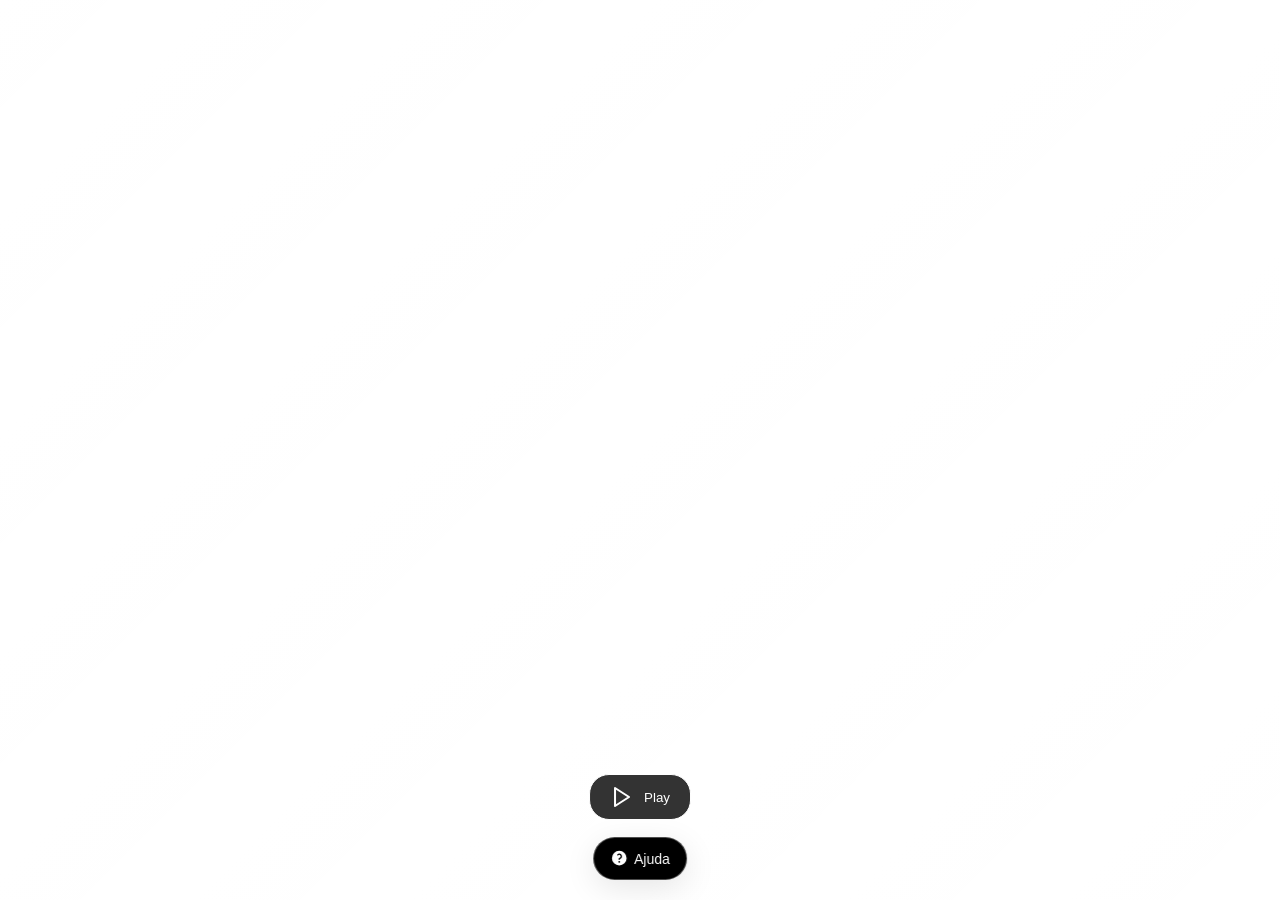
==== Projeto_Cena_Exemplo/index.html @ bbe2bda2 "initial commit" ====
<!DOCTYPE html>
<html lang="en">
<head>
  <meta charset="UTF-8">
  <title>Projeto prático Avaliação SGI</title>
  <link rel="stylesheet" href="styles.css">
</head>

<body>
  <div id="video-overlay" class="overlay video-fullscreen">
    <button id="video-close-button" class="video-close-button">
      <svg xmlns="http://www.w3.org/2000/svg" fill="none" viewBox="0 0 24 24" stroke-width="1.5" stroke="currentColor" class="size-6">
        <path stroke-linecap="round" stroke-linejoin="round" d="M6 18 18 6M6 6l12 12" />
      </svg>      
    </button>
    <video autoplay loop muted>
      <source src="images/animacao_braco.mp4" type="video/mp4">
      Seu navegador não suporta o elemento de vídeo.
    </video>
  </div>

  <div id="container">
    <div id="canvas-container">
      <canvas id="three-canvas"></canvas>
    </div>
  </div>

  <button id="help-button">
    <svg xmlns="http://www.w3.org/2000/svg" viewBox="0 0 24 24">
      <path fill-rule="evenodd" d="M18 10a8 8 0 1 1-16 0 8 8 0 0 1 16 0ZM8.94 6.94a.75.75 0 1 1-1.061-1.061 3 3 0 1 1 2.871 5.026v.345a.75.75 0 0 1-1.5 0v-.5c0-.72.57-1.172 1.081-1.287A1.5 1.5 0 1 0 8.94 6.94ZM10 15a1 1 0 1 0 0-2 1 1 0 0 0 0 2Z" clip-rule="evenodd" />
    </svg>
    <span>Ajuda</span>
  </button>
    <!--Plate play button-->
    <button id="btn-prato" style="pointer-events: auto; cursor: pointer;">
    <svg xmlns="http://www.w3.org/2000/svg" width="24" height="24" viewBox="0 0 24 24" fill="none" stroke="currentColor" stroke-width="2" stroke-linecap="round" stroke-linejoin="round">
        <polygon points="5 3 19 12 5 21 5 3"></polygon> </svg>
    <span>Play</span>
  </button>
    
  <div id="overlay" class="overlay">
      
    <button id="annotations-toggle" class="annotations-toggle" aria-pressed="false">
      <svg xmlns="http://www.w3.org/2000/svg" viewBox="0 0 24 24">
        <path d="M12 15a3 3 0 1 0 0-6 3 3 0 0 0 0 6Z" />
        <path fill-rule="evenodd" d="M1.323 11.447C2.811 6.976 7.028 3.75 12.001 3.75c4.97 0 9.185 3.223 10.675 7.69.12.362.12.752 0 1.113-1.487 4.471-5.705 7.697-10.677 7.697-4.97 0-9.186-3.223-10.675-7.69a1.762 1.762 0 0 1 0-1.113ZM17.25 12a5.25 5.25 0 1 1-10.5 0 5.25 5.25 0 0 1 10.5 0Z" clip-rule="evenodd" />
      </svg>
      <span>Mostrar Sem Anotações</span>
    </button>
    <button id="help-close-button" class="help-close-button" aria-label="Fechar ajuda">
      <svg xmlns="http://www.w3.org/2000/svg" fill="none" viewBox="0 0 24 24" stroke-width="1.5" stroke="currentColor" class="size-6">
        <path stroke-linecap="round" stroke-linejoin="round" d="M6 18 18 6M6 6l12 12" />
      </svg>      
    </button>
    <img src="images/informacao_comfiltros.png" alt="Imagem de ajuda">
    <img id="image-container" src="images/informacao_semfiltros.png" alt="Informação sem filtros">
    <button id="video-button">
      <svg xmlns="http://www.w3.org/2000/svg" viewBox="0 0 24 24">
        <path fill-rule="evenodd" d="M4.5 5.653c0-1.427 1.529-2.33 2.779-1.643l11.54 6.347c1.295.712 1.295 2.573 0 3.286L7.28 19.99c-1.25.687-2.779-.217-2.779-1.643V5.653Z" clip-rule="evenodd" />
      </svg>      
      <span>Demonstração da Animação do Braço do Gira-discos</span>
    </button>
  </div>

  <!-- Scripts -->
  <script src="/node_modules/es-module-shims.js"></script>
  <script src="./scripts/overlay.js" type="module"></script>
  <script type="importmap">
  {
    "imports": {
      "three": "/node_modules/three/build/three.module.js",
      "three/addons/": "/node_modules/three/examples/jsm/"
    }
  }
  </script>
  <script type="module" defer src="./scripts/main.js"></script>
</body>

</html>
---- Projeto_Cena_Exemplo/styles.css ----
body,
html {
    margin: 0;
    padding: 0;
    height: 100%;
}

#container {
    display: flex;
    width: 100%;
    height: 100vh; 
    position: relative;
    background: linear-gradient(135deg, rgba(255, 255, 255, 0.05), rgba(255, 255, 255, 0.01));
    backdrop-filter: blur(1px);
    -webkit-backdrop-filter: blur(1px);
}

canvas,
img {
    width: 100%;
    height: 100%;
    object-fit: contain;
    display: block;
    transition: opacity 0.3s ease;
}

/* Style for the overlay images */
.overlay img {
    position: absolute;
    max-width: 90%;
    max-height: 80vh;
    object-fit: contain;
    border-radius: 12px;
    box-shadow: 0 10px 40px rgba(0, 0, 0, 0.3);
    transition: opacity 0.3s ease;
}

/* Hide the second image by default */
#image-container {
    display: none;
}

#canvas-container {
    flex: 1;
    height: 100vh;
    width: 100vw;
    position: relative;
}

#three-canvas {
    width: 100vw;
    height: 100vh;
}

/* Botão de ajuda fica no topo (z-index 20) */
#help-button {
    position: fixed;
    bottom: 20px;
    left: 50%;
    transform: translateX(-50%);
    z-index: 20;
    background: rgba(0, 0, 0, 1);
    backdrop-filter: blur(10px);
    -webkit-backdrop-filter: blur(10px);
    border: 1px solid rgba(255, 255, 255, 0.3);
    color: white;
    font-size: 14px;
    border-radius: 25px;
    cursor: pointer;
    display: flex;
    align-items: center;
    justify-content: center;
    transition: all 0.3s ease;
    box-shadow: 0 8px 32px rgba(0, 0, 0, 0.1);
    padding: 8px 16px;
}
#help-button svg,
.annotations-toggle svg{
    width: 22px;
    height: 22px;
    fill: currentColor;
    display: block;
    margin-right: 2px;
    margin-left: 0;
    margin-top: 3px;
    align-self: center;
}

/* Botão de ligar prato (centro inferior, acima do botão ajuda) */
#btn-prato {
    position: absolute;
    bottom: 80px; /* Ajusta para não ficar em cima do botão Ajuda */
    left: 50%;
    transform: translateX(-50%);
    background: rgba(0, 0, 0, 0.8);
    color: white;
    border: 1px solid white;
    padding: 10px 20px;
    border-radius: 20px;
    display: flex;
    align-items: center;
    gap: 10px;
    z-index: 100; /* Garante que fica por cima do canvas 3D */
}

#btn-prato:hover {
    background: white;
    color: black;
}

/* Overlays with enhanced glassmorphism effects */
.overlay {
    display: flex;
    position: fixed;
    top: 0;
    left: 0;
    width: 100%;
    height: 100%;
    background: rgba(0, 0, 0, 0.6);
    backdrop-filter: blur(15px);
    -webkit-backdrop-filter: blur(15px);
    z-index: 25;
    justify-content: center;
    align-items: center;
    opacity: 0;
    visibility: hidden;
    pointer-events: none;
    transition: opacity 0.3s ease, visibility 0s linear 0.3s;
    border: 1px solid rgba(255, 255, 255, 0.1);
    box-shadow: 0 20px 60px rgba(0, 0, 0, 0.2);
}

#video-overlay {
    z-index: 30;
}

.overlay.show {
    opacity: 1;
    visibility: visible;
    pointer-events: auto;
    transition: opacity 0.3s ease, visibility 0s linear 0s;
}
/* Botão de alternar anotações (canto inferior esquerdo). Por padrão está invisível; mostrado somente quando overlay está visível */
#annotations-toggle {
    position: fixed;
    top: 20px;
    left: 20px;
    z-index: 26;
    background: rgba(0, 0, 0, 1);
    border: 1px solid rgba(255, 255, 255, 0.3);
    color: white;
    font-size: 14px;
    border-radius: 25px;
    cursor: pointer;
    display: flex;
    flex-direction: row; /* Ensure items are in a row */
    align-items: center;
    justify-content: center;
    transition: all 0.3s ease;
    box-shadow: 0 8px 32px rgba(0, 0, 0, 0.1);
    padding: 8px 16px;
}

#annotations-toggle svg {
    margin-right: 8px; /* Add space between SVG and text */
    margin-left: 0;
    margin-top: 0;     /* Remove top margin so SVG is vertically centered */
    align-self: center;
}

.annotations-toggle:hover {
    background: rgba(0, 0, 0, 0.75);
    transform: scale(1.1);
}

#help-button:hover {
    background: rgba(0, 0, 0, 0.75);
    transform: translateX(-50%) scale(1.1);
}

/* Quando a overlay está visível, mostre o botão */
.overlay.show + .annotations-toggle,
.annotations-toggle.show {
    display: inline-block;
}

.overlay img {
    max-width: 80%;
    max-height: 80%;
    border-radius: 15px;
    box-shadow: 0 20px 60px rgba(0, 0, 0, 0.3);
    border: 1px solid rgba(255, 255, 255, 0.1);
    object-fit: cover;
}

.help-close-button,
.video-close-button {
    position: absolute;
    top: 20px;
    right: 20px;
    z-index: 1001;
    background: rgba(0, 0, 0, 1);
    border: 1px solid rgba(255, 255, 255, 0.3);
    color: white;
    font-size: 14px;
    border-radius: 25px;
    cursor: pointer;
    display: flex;
    flex-direction: row; /* Ensure items are in a row */
    align-items: center;
    justify-content: center;
    transition: all 0.3s ease;
    box-shadow: 0 8px 32px rgba(0, 0, 0, 0.1);
    padding: 8px 8px;
}

.help-close-button:hover,
.video-close-button:hover {
    background: rgba(255, 255, 255, 0.3);
    transform: scale(1.1);
}

.help-close-button svg,
.video-close-button svg{
    right: 50%;
    top: 50%;
    width: 18px;   /* or whatever size you want */
    height: 18px;
    fill: currentColor; /* makes it use the button's text color */
}

#video-button svg {
    right: 50%;
    top: 50%;
    width: 18px;   /* or whatever size you want */
    height: 18px;
    margin-right: 8px; /* Add space between SVG and text */
    fill: currentColor; /* makes it use the button's text color */
}

/* Botão de vídeo tutorial */
#video-button {
    position: absolute;
    bottom: 20px;
    left: 50%;
    transform: translateX(-50%);
    z-index: 20;
    background: rgba(0, 0, 0, 1);
    border: 1px solid rgba(255, 255, 255, 0.3);
    color: white;
    font-size: 14px;
    border-radius: 25px;
    cursor: pointer;
    display: flex;
    align-items: center;
    justify-content: center;
    transition: all 0.3s ease;
    box-shadow: 0 8px 32px rgba(0, 0, 0, 0.1);
    padding: 8px 16px;
}

#video-button:hover {
    background: rgba(0, 0, 0, 0.75);
    transform: translateX(-50%) scale(1.1);
}
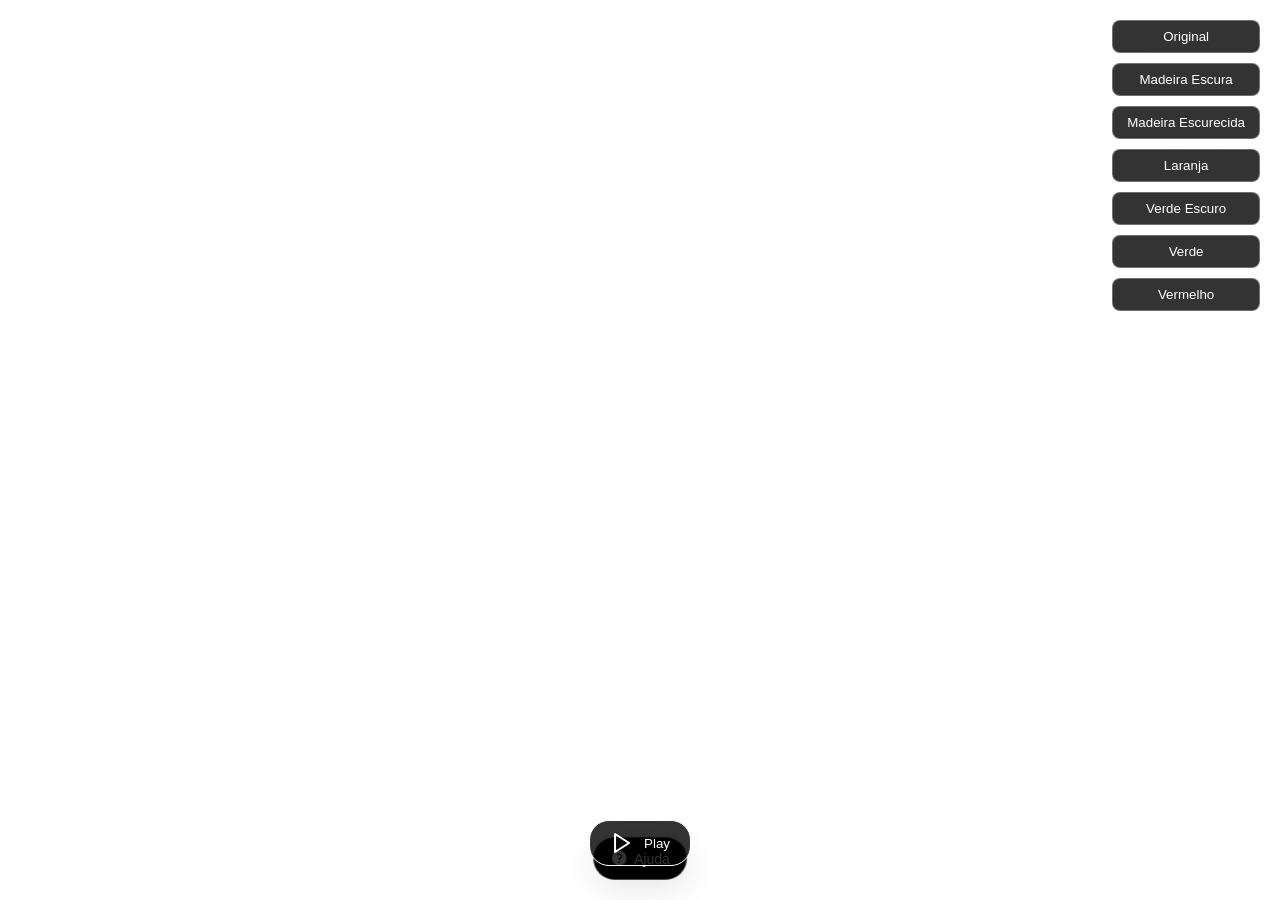
==== commit a57f7829: "added color buttons" ====
--- a/Projeto_Cena_Exemplo/index.html
+++ b/Projeto_Cena_Exemplo/index.html
@@ -1,5 +1,6 @@
 <!DOCTYPE html>
 <html lang="en">
+
 <head>
   <meta charset="UTF-8">
   <title>Projeto prático Avaliação SGI</title>
@@ -9,9 +10,10 @@
 <body>
   <div id="video-overlay" class="overlay video-fullscreen">
     <button id="video-close-button" class="video-close-button">
-      <svg xmlns="http://www.w3.org/2000/svg" fill="none" viewBox="0 0 24 24" stroke-width="1.5" stroke="currentColor" class="size-6">
+      <svg xmlns="http://www.w3.org/2000/svg" fill="none" viewBox="0 0 24 24" stroke-width="1.5" stroke="currentColor"
+        class="size-6">
         <path stroke-linecap="round" stroke-linejoin="round" d="M6 18 18 6M6 6l12 12" />
-      </svg>      
+      </svg>
     </button>
     <video autoplay loop muted>
       <source src="images/animacao_braco.mp4" type="video/mp4">
@@ -25,39 +27,59 @@
     </div>
   </div>
 
+  <div id="color-menu">
+    <button class="color-btn" data-color="#ffffff">Original</button>
+    <button class="color-btn" data-color="#c28b5a">Madeira Escura</button>
+    <button class="color-btn" data-color="#8a5a3c">Madeira Escurecida</button>
+    <button class="color-btn" data-color="#F58027">Laranja</button>
+    <button class="color-btn" data-color="#2E8538">Verde Escuro</button>
+    <button class="color-btn" data-color="#07FA24">Verde</button>
+    <button class="color-btn" data-color="#ED1313">Vermelho</button>
+
+  </div>
+
   <button id="help-button">
     <svg xmlns="http://www.w3.org/2000/svg" viewBox="0 0 24 24">
-      <path fill-rule="evenodd" d="M18 10a8 8 0 1 1-16 0 8 8 0 0 1 16 0ZM8.94 6.94a.75.75 0 1 1-1.061-1.061 3 3 0 1 1 2.871 5.026v.345a.75.75 0 0 1-1.5 0v-.5c0-.72.57-1.172 1.081-1.287A1.5 1.5 0 1 0 8.94 6.94ZM10 15a1 1 0 1 0 0-2 1 1 0 0 0 0 2Z" clip-rule="evenodd" />
+      <path fill-rule="evenodd"
+        d="M18 10a8 8 0 1 1-16 0 8 8 0 0 1 16 0ZM8.94 6.94a.75.75 0 1 1-1.061-1.061 3 3 0 1 1 2.871 5.026v.345a.75.75 0 0 1-1.5 0v-.5c0-.72.57-1.172 1.081-1.287A1.5 1.5 0 1 0 8.94 6.94ZM10 15a1 1 0 1 0 0-2 1 1 0 0 0 0 2Z"
+        clip-rule="evenodd" />
     </svg>
     <span>Ajuda</span>
   </button>
-    <!--Plate play button-->
-    <button id="btn-prato" style="pointer-events: auto; cursor: pointer;">
-    <svg xmlns="http://www.w3.org/2000/svg" width="24" height="24" viewBox="0 0 24 24" fill="none" stroke="currentColor" stroke-width="2" stroke-linecap="round" stroke-linejoin="round">
-        <polygon points="5 3 19 12 5 21 5 3"></polygon> </svg>
+  <!--Plate play button-->
+  <button id="btn-prato" style="pointer-events: auto; cursor: pointer;">
+    <svg xmlns="http://www.w3.org/2000/svg" width="24" height="24" viewBox="0 0 24 24" fill="none" stroke="currentColor"
+      stroke-width="2" stroke-linecap="round" stroke-linejoin="round">
+      <polygon points="5 3 19 12 5 21 5 3"></polygon>
+    </svg>
     <span>Play</span>
   </button>
-    
+
   <div id="overlay" class="overlay">
-      
+
     <button id="annotations-toggle" class="annotations-toggle" aria-pressed="false">
       <svg xmlns="http://www.w3.org/2000/svg" viewBox="0 0 24 24">
         <path d="M12 15a3 3 0 1 0 0-6 3 3 0 0 0 0 6Z" />
-        <path fill-rule="evenodd" d="M1.323 11.447C2.811 6.976 7.028 3.75 12.001 3.75c4.97 0 9.185 3.223 10.675 7.69.12.362.12.752 0 1.113-1.487 4.471-5.705 7.697-10.677 7.697-4.97 0-9.186-3.223-10.675-7.69a1.762 1.762 0 0 1 0-1.113ZM17.25 12a5.25 5.25 0 1 1-10.5 0 5.25 5.25 0 0 1 10.5 0Z" clip-rule="evenodd" />
+        <path fill-rule="evenodd"
+          d="M1.323 11.447C2.811 6.976 7.028 3.75 12.001 3.75c4.97 0 9.185 3.223 10.675 7.69.12.362.12.752 0 1.113-1.487 4.471-5.705 7.697-10.677 7.697-4.97 0-9.186-3.223-10.675-7.69a1.762 1.762 0 0 1 0-1.113ZM17.25 12a5.25 5.25 0 1 1-10.5 0 5.25 5.25 0 0 1 10.5 0Z"
+          clip-rule="evenodd" />
       </svg>
       <span>Mostrar Sem Anotações</span>
     </button>
     <button id="help-close-button" class="help-close-button" aria-label="Fechar ajuda">
-      <svg xmlns="http://www.w3.org/2000/svg" fill="none" viewBox="0 0 24 24" stroke-width="1.5" stroke="currentColor" class="size-6">
+      <svg xmlns="http://www.w3.org/2000/svg" fill="none" viewBox="0 0 24 24" stroke-width="1.5" stroke="currentColor"
+        class="size-6">
         <path stroke-linecap="round" stroke-linejoin="round" d="M6 18 18 6M6 6l12 12" />
-      </svg>      
+      </svg>
     </button>
     <img src="images/informacao_comfiltros.png" alt="Imagem de ajuda">
     <img id="image-container" src="images/informacao_semfiltros.png" alt="Informação sem filtros">
     <button id="video-button">
       <svg xmlns="http://www.w3.org/2000/svg" viewBox="0 0 24 24">
-        <path fill-rule="evenodd" d="M4.5 5.653c0-1.427 1.529-2.33 2.779-1.643l11.54 6.347c1.295.712 1.295 2.573 0 3.286L7.28 19.99c-1.25.687-2.779-.217-2.779-1.643V5.653Z" clip-rule="evenodd" />
-      </svg>      
+        <path fill-rule="evenodd"
+          d="M4.5 5.653c0-1.427 1.529-2.33 2.779-1.643l11.54 6.347c1.295.712 1.295 2.573 0 3.286L7.28 19.99c-1.25.687-2.779-.217-2.779-1.643V5.653Z"
+          clip-rule="evenodd" />
+      </svg>
       <span>Demonstração da Animação do Braço do Gira-discos</span>
     </button>
   </div>
--- a/Projeto_Cena_Exemplo/styles.css
+++ b/Projeto_Cena_Exemplo/styles.css
@@ -88,7 +88,7 @@
 
 /* Botão de ligar prato (centro inferior, acima do botão ajuda) */
 #btn-prato {
-    position: absolute;
+    position: relative;
     bottom: 80px; /* Ajusta para não ficar em cima do botão Ajuda */
     left: 50%;
     transform: translateX(-50%);
@@ -101,6 +101,7 @@
     align-items: center;
     gap: 10px;
     z-index: 100; /* Garante que fica por cima do canvas 3D */
+    pointer-events: auto;
 }
 
 #btn-prato:hover {
@@ -263,3 +264,29 @@
     background: rgba(0, 0, 0, 0.75);
     transform: translateX(-50%) scale(1.1);
 }
+
+
+#color-menu {
+    position: fixed;
+    top: 20px;
+    right: 20px;
+    z-index: 50;
+    display: flex;
+    flex-direction: column;
+    gap: 10px;
+}
+ 
+.color-btn {
+    padding: 8px 14px;
+    background: rgba(0,0,0,0.8);
+    border: 1px solid rgba(255,255,255,0.3);
+    color: white;
+    cursor: pointer;
+    border-radius: 8px;
+    transition: 0.2s;
+}
+ 
+.color-btn:hover {
+    transform: scale(1.05);
+    background: rgba(0,0,0,1);
+}
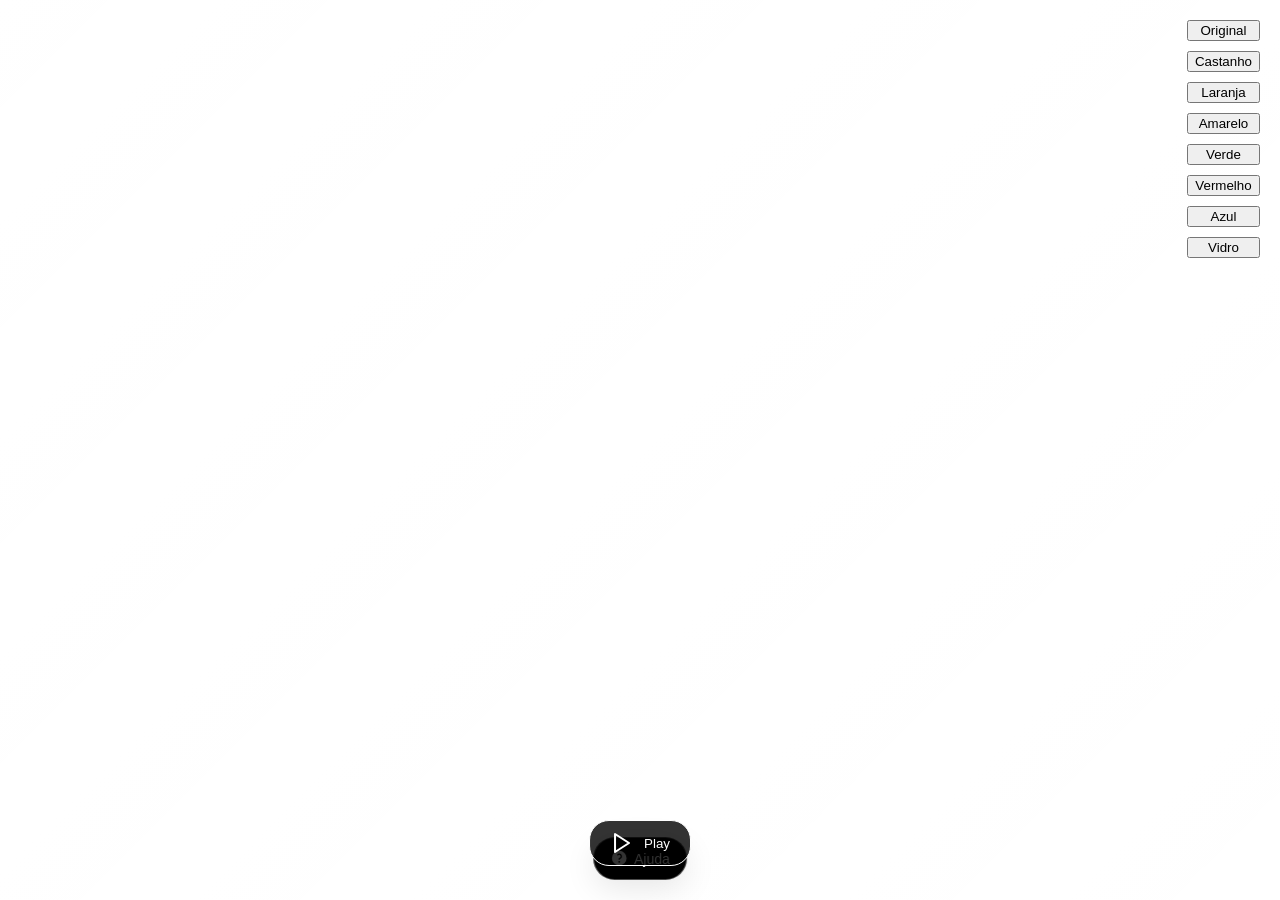
==== commit 7a511ddf: "added buttons to change color" ====
--- a/Projeto_Cena_Exemplo/index.html
+++ b/Projeto_Cena_Exemplo/index.html
@@ -28,14 +28,14 @@
   </div>
 
   <div id="color-menu">
-    <button class="color-btn" data-color="#ffffff">Original</button>
-    <button class="color-btn" data-color="#c28b5a">Madeira Escura</button>
-    <button class="color-btn" data-color="#8a5a3c">Madeira Escurecida</button>
-    <button class="color-btn" data-color="#F58027">Laranja</button>
-    <button class="color-btn" data-color="#2E8538">Verde Escuro</button>
-    <button class="color-btn" data-color="#07FA24">Verde</button>
-    <button class="color-btn" data-color="#ED1313">Vermelho</button>
-
+    <button id="btn_repor">Original</button>
+    <button id="btn_castanho">Castanho</button>
+    <button id="btn_laranja">Laranja</button>
+    <button id="btn_amarelo">Amarelo</button>
+    <button id="btn_verde">Verde</button>
+    <button id="btn_vermelho">Vermelho</button>
+    <button id="btn_azul">Azul</button>
+    <button id="btn_vidro">Vidro</button>
   </div>
 
   <button id="help-button">
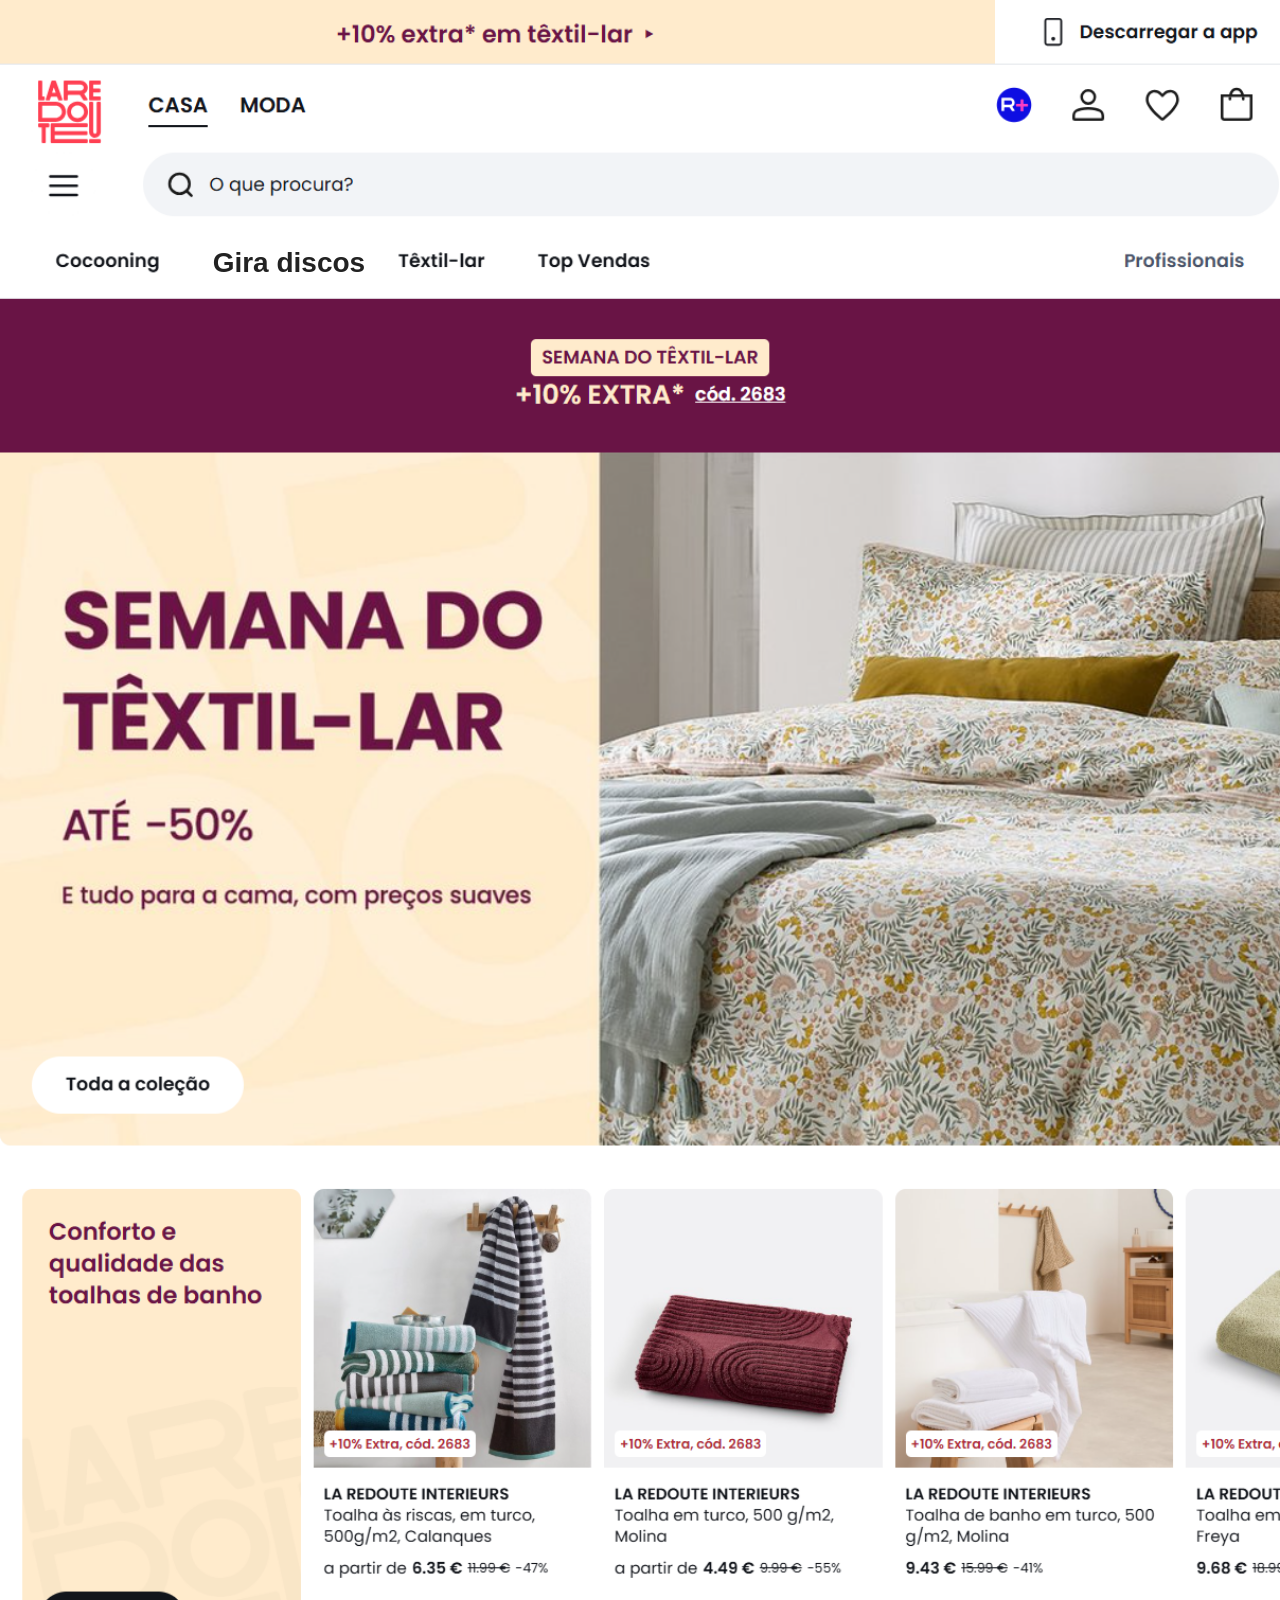
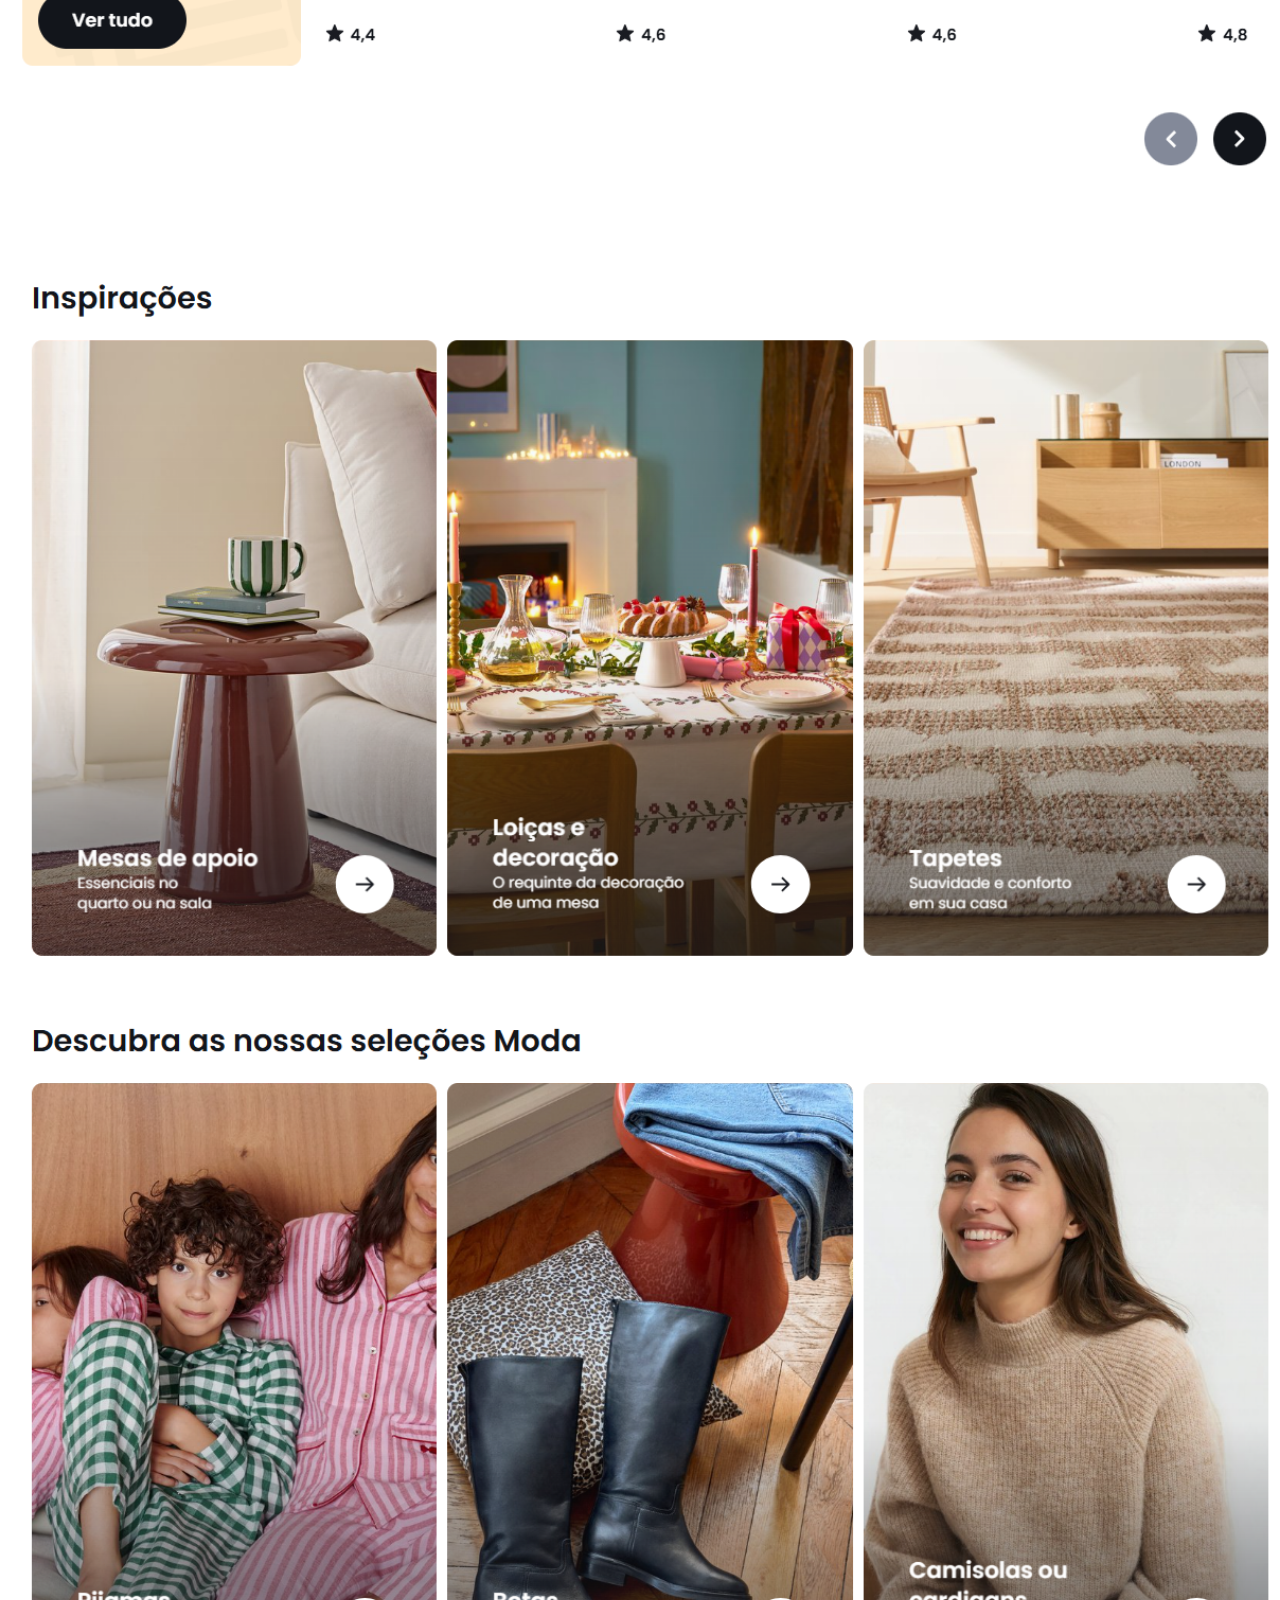
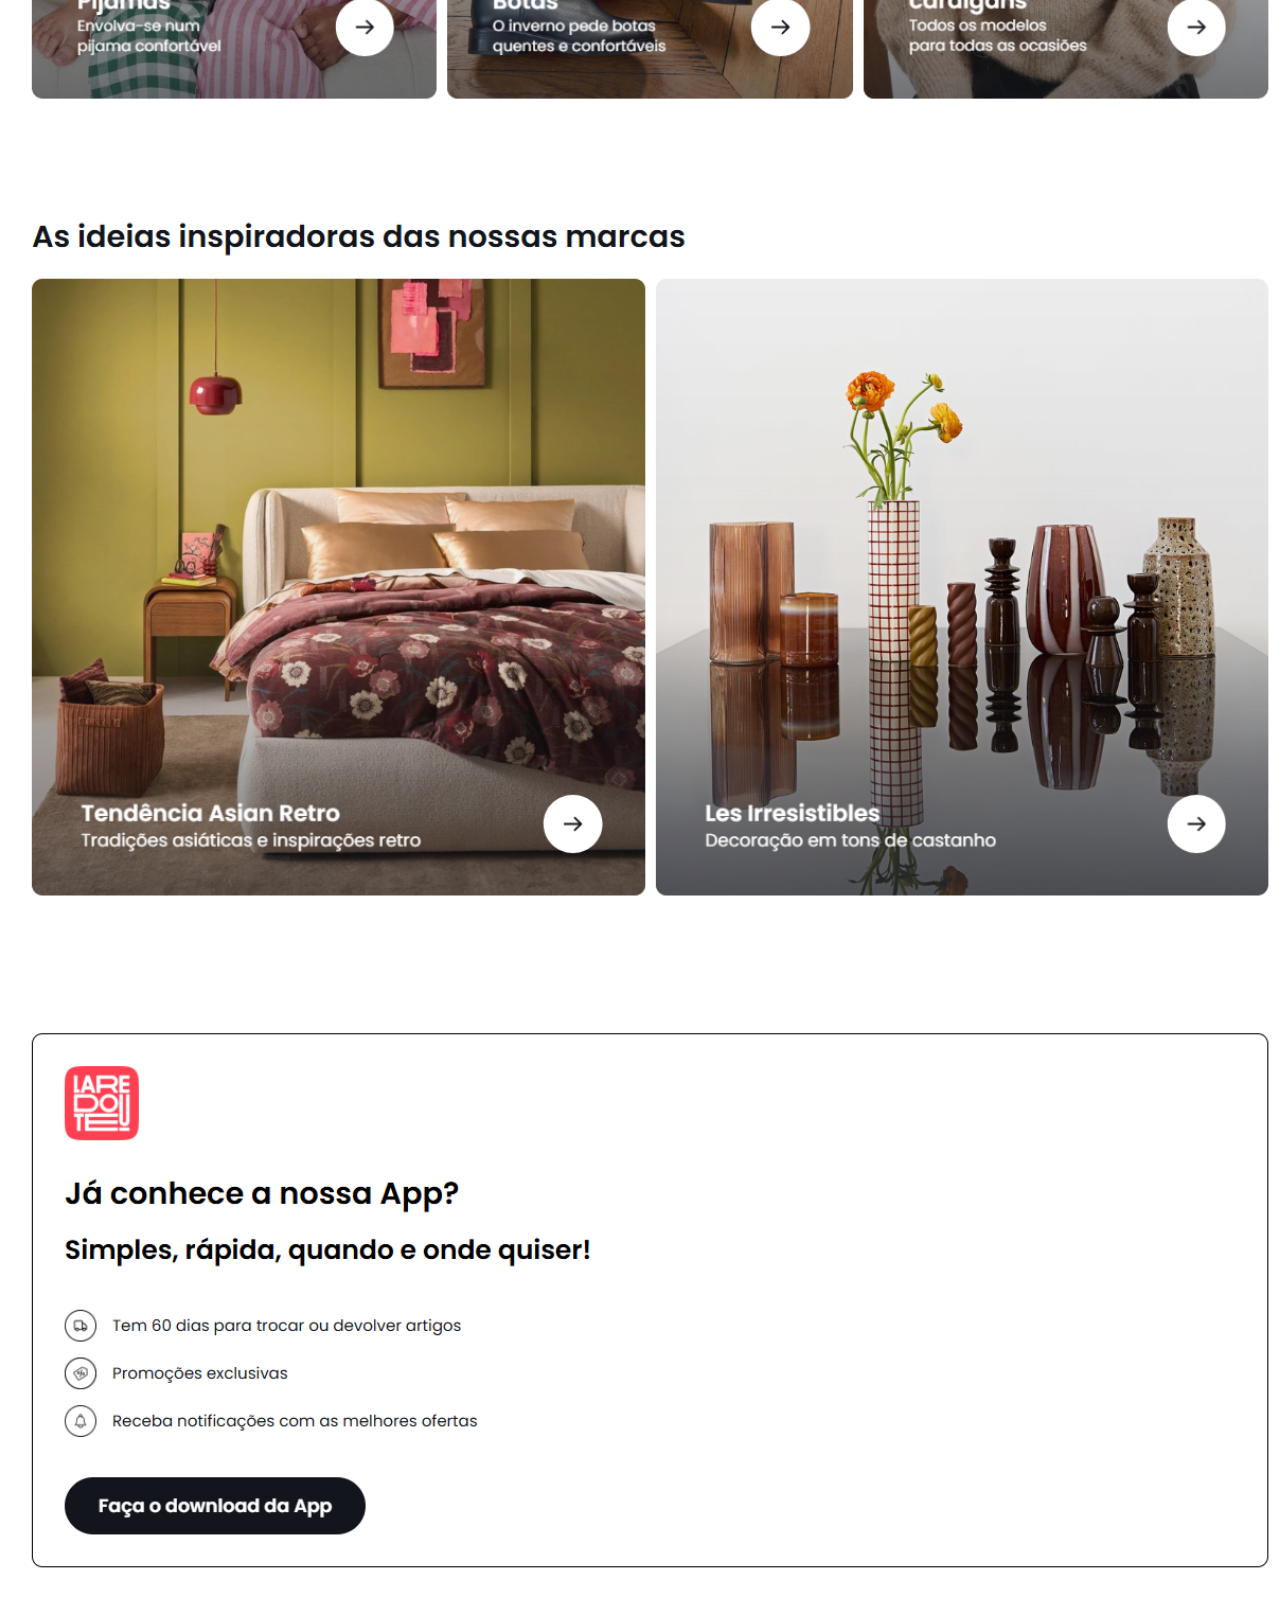
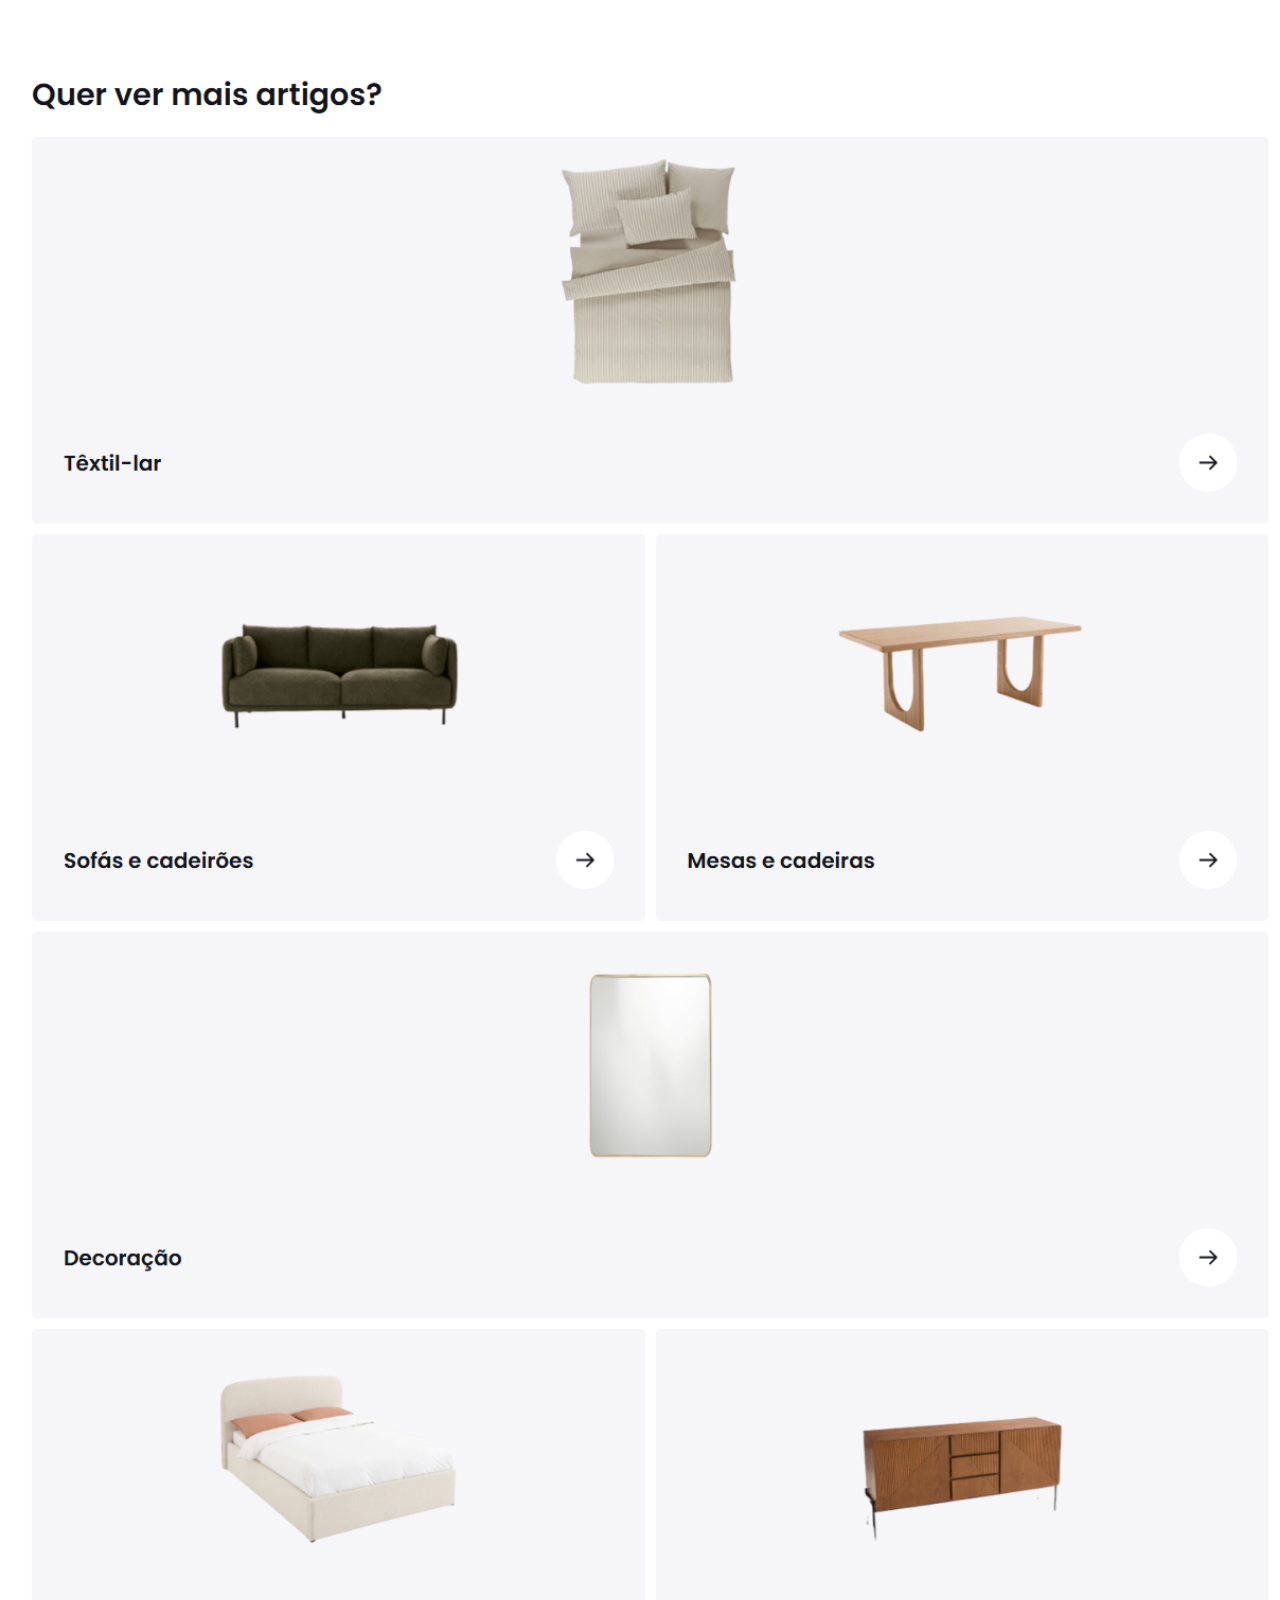
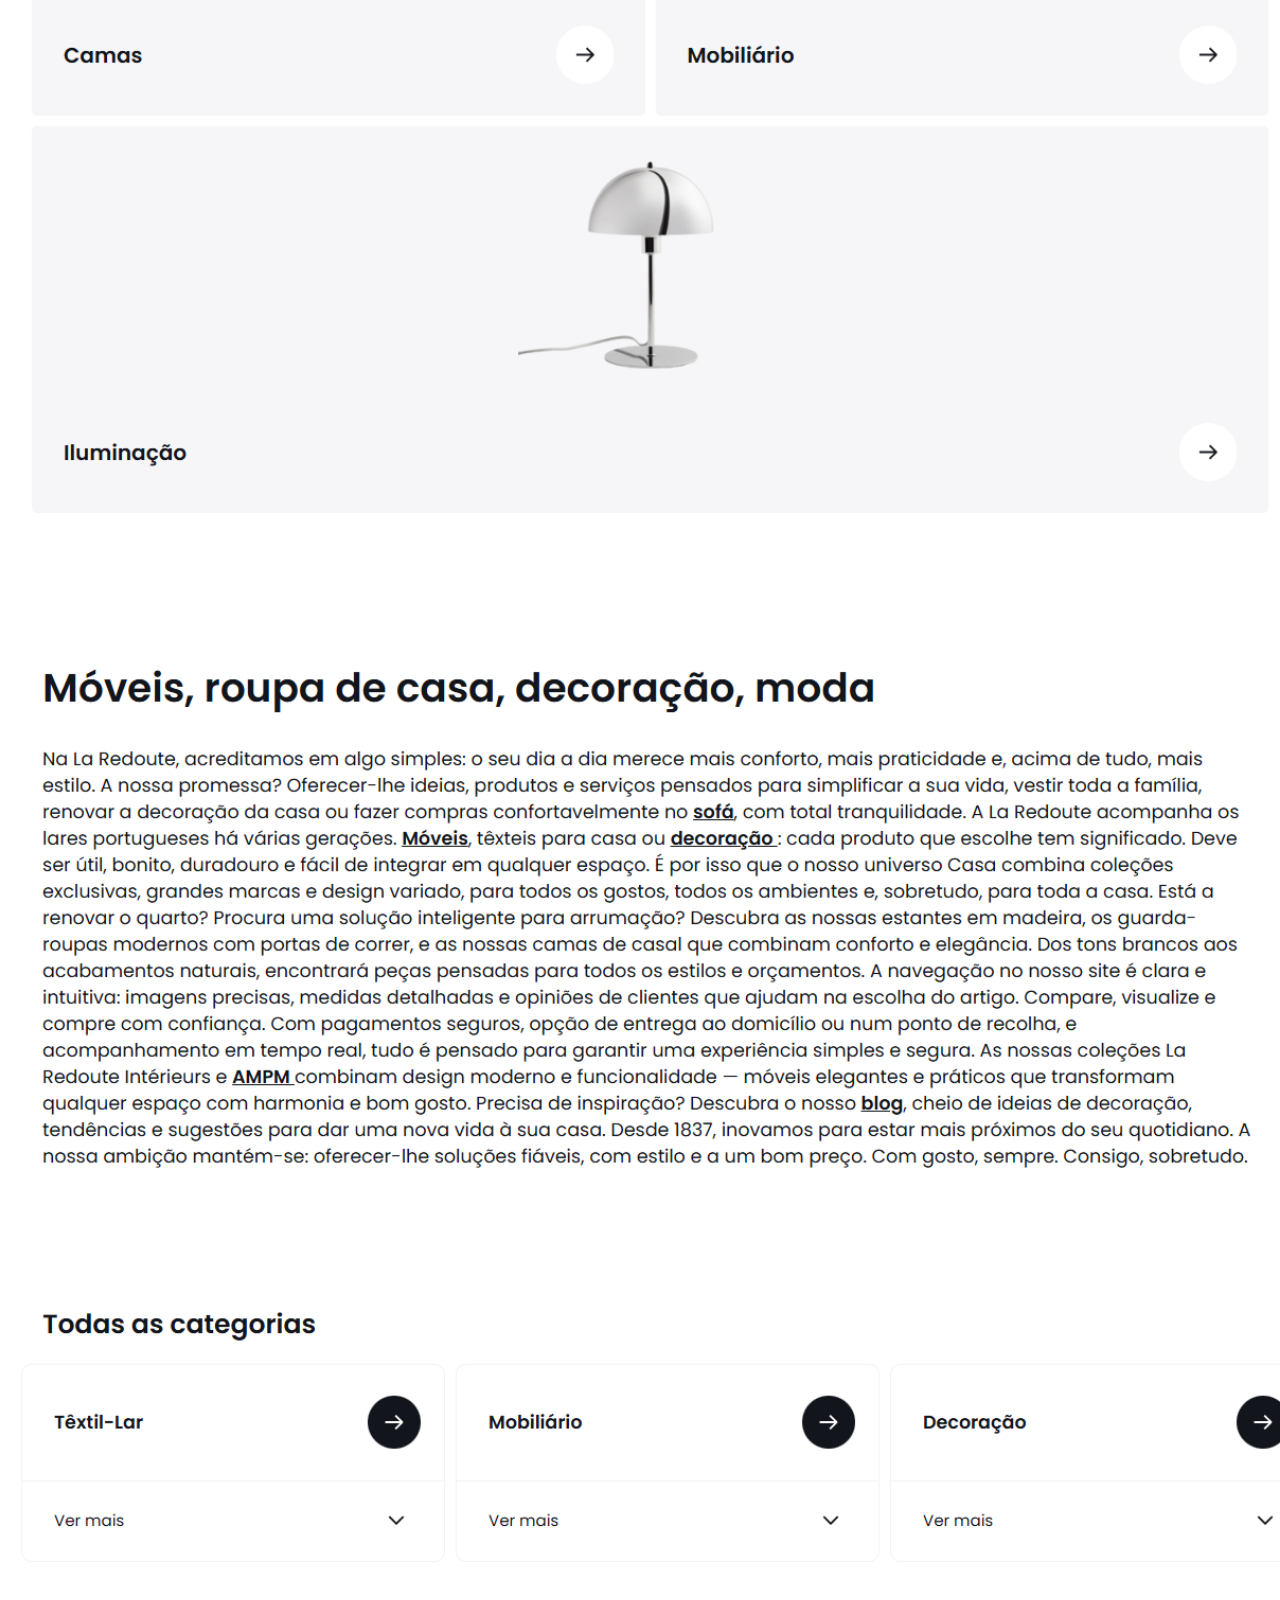
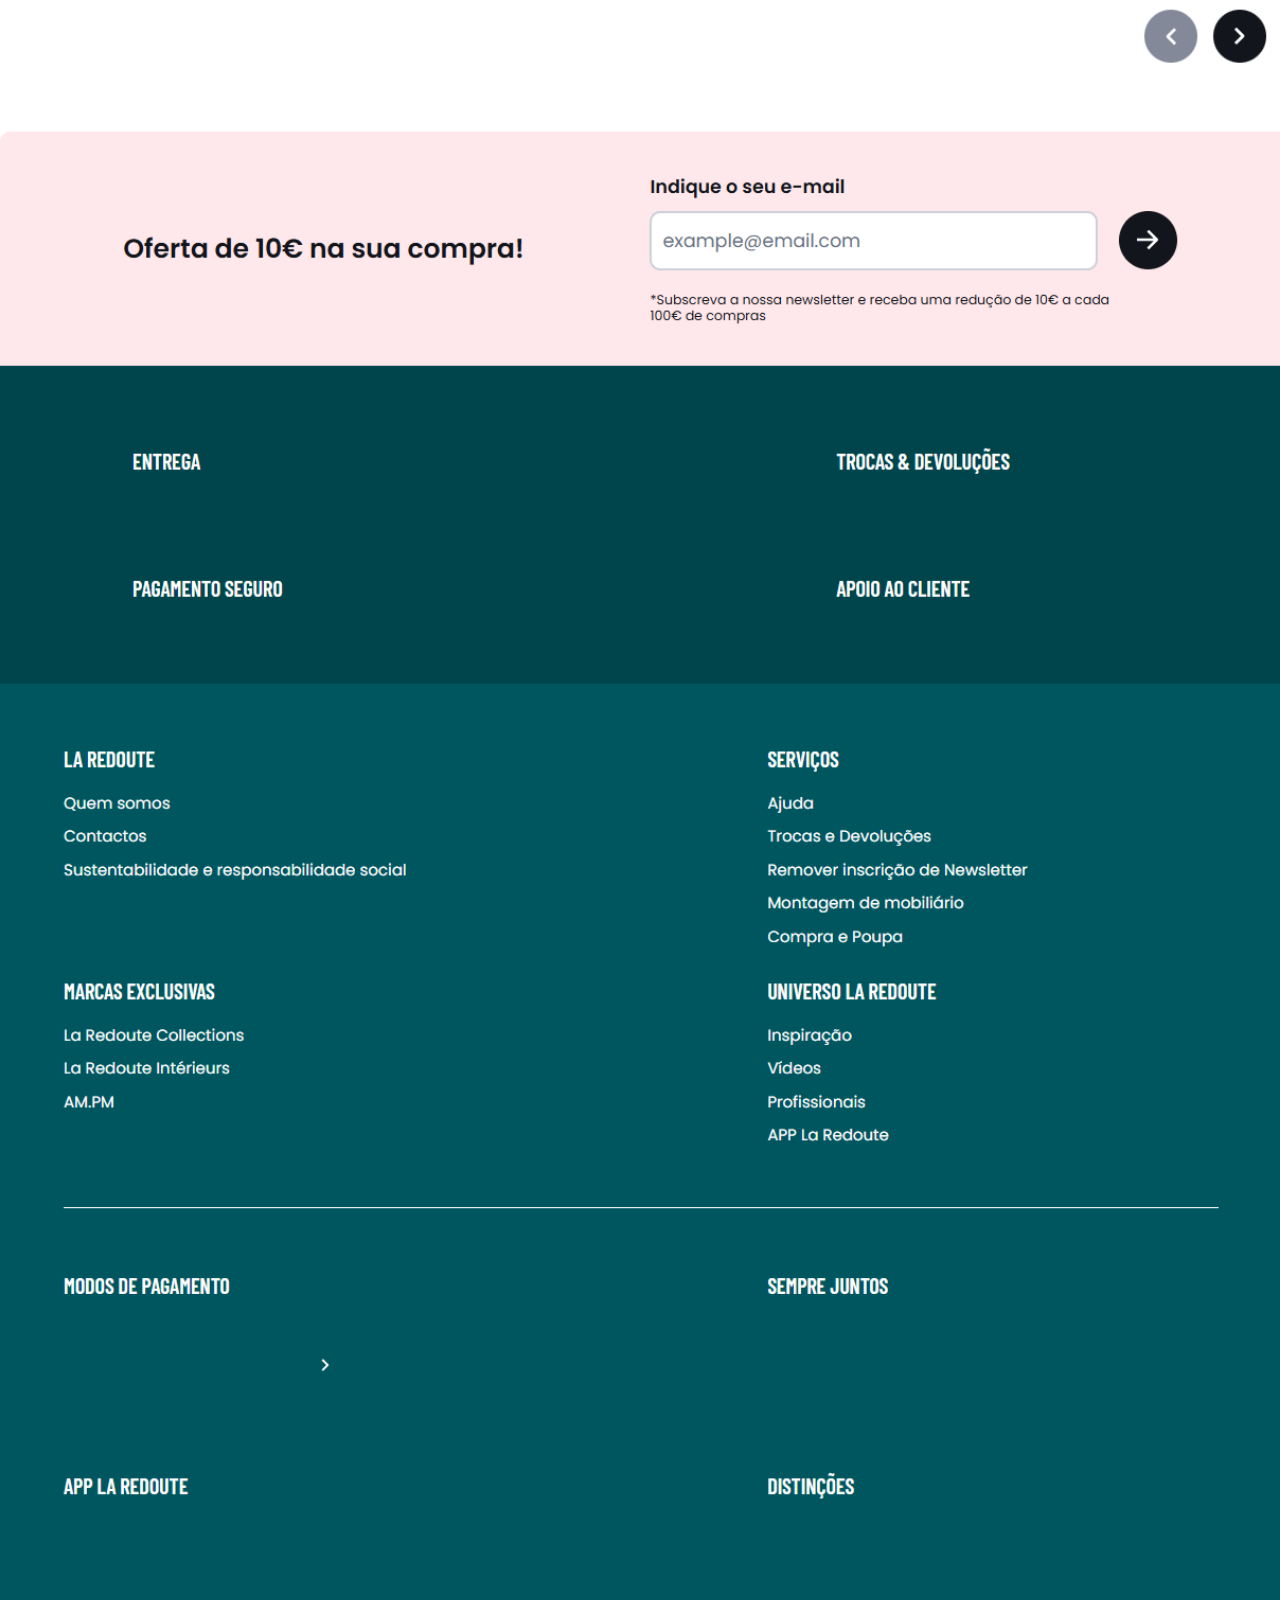
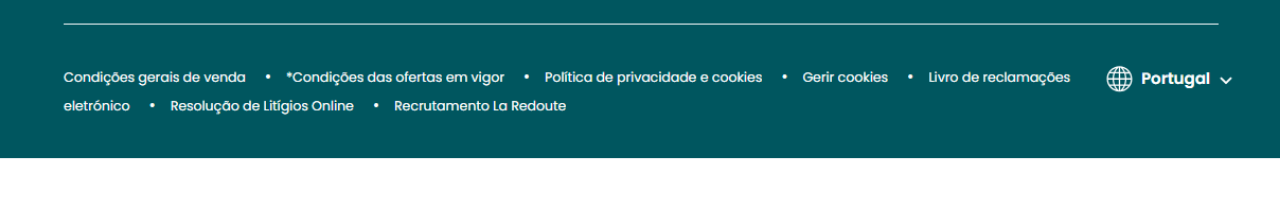
==== commit 612cde0b: "creation and changes to html pages" ====
--- a/Projeto_Cena_Exemplo/index.html
+++ b/Projeto_Cena_Exemplo/index.html
@@ -1,101 +1,20 @@
 <!DOCTYPE html>
-<html lang="en">
+<html lang="pt">
+<head>
+    <meta charset="UTF-8">
+    <meta name="viewport" content="width=device-width, initial-scale=1.0">
+    <title>La Redoute</title>
+    <link rel="stylesheet" href="homepage.css">
+</head>
+<body>
 
-<head>
-  <meta charset="UTF-8">
-  <title>Projeto prático Avaliação SGI</title>
-  <link rel="stylesheet" href="styles.css">
-</head>
+    <div class="full-page-container">
+        <img src="images/laredouteHomepage.png" alt="Homepage La Redoute" class="responsive-print">
 
-<body>
-  <div id="video-overlay" class="overlay video-fullscreen">
-    <button id="video-close-button" class="video-close-button">
-      <svg xmlns="http://www.w3.org/2000/svg" fill="none" viewBox="0 0 24 24" stroke-width="1.5" stroke="currentColor"
-        class="size-6">
-        <path stroke-linecap="round" stroke-linejoin="round" d="M6 18 18 6M6 6l12 12" />
-      </svg>
-    </button>
-    <video autoplay loop muted>
-      <source src="images/animacao_braco.mp4" type="video/mp4">
-      Seu navegador não suporta o elemento de vídeo.
-    </video>
-  </div>
+        <a href="product_list.html" class="patch-link">Gira discos</a>
 
-  <div id="container">
-    <div id="canvas-container">
-      <canvas id="three-canvas"></canvas>
+        <a href="product_list.html" class="hotspot-link"></a>
     </div>
-  </div>
 
-  <div id="color-menu">
-    <button id="btn_repor">Original</button>
-    <button id="btn_castanho">Castanho</button>
-    <button id="btn_laranja">Laranja</button>
-    <button id="btn_amarelo">Amarelo</button>
-    <button id="btn_verde">Verde</button>
-    <button id="btn_vermelho">Vermelho</button>
-    <button id="btn_azul">Azul</button>
-    <button id="btn_vidro">Vidro</button>
-  </div>
-
-  <button id="help-button">
-    <svg xmlns="http://www.w3.org/2000/svg" viewBox="0 0 24 24">
-      <path fill-rule="evenodd"
-        d="M18 10a8 8 0 1 1-16 0 8 8 0 0 1 16 0ZM8.94 6.94a.75.75 0 1 1-1.061-1.061 3 3 0 1 1 2.871 5.026v.345a.75.75 0 0 1-1.5 0v-.5c0-.72.57-1.172 1.081-1.287A1.5 1.5 0 1 0 8.94 6.94ZM10 15a1 1 0 1 0 0-2 1 1 0 0 0 0 2Z"
-        clip-rule="evenodd" />
-    </svg>
-    <span>Ajuda</span>
-  </button>
-  <!--Plate play button-->
-  <button id="btn-prato" style="pointer-events: auto; cursor: pointer;">
-    <svg xmlns="http://www.w3.org/2000/svg" width="24" height="24" viewBox="0 0 24 24" fill="none" stroke="currentColor"
-      stroke-width="2" stroke-linecap="round" stroke-linejoin="round">
-      <polygon points="5 3 19 12 5 21 5 3"></polygon>
-    </svg>
-    <span>Play</span>
-  </button>
-
-  <div id="overlay" class="overlay">
-
-    <button id="annotations-toggle" class="annotations-toggle" aria-pressed="false">
-      <svg xmlns="http://www.w3.org/2000/svg" viewBox="0 0 24 24">
-        <path d="M12 15a3 3 0 1 0 0-6 3 3 0 0 0 0 6Z" />
-        <path fill-rule="evenodd"
-          d="M1.323 11.447C2.811 6.976 7.028 3.75 12.001 3.75c4.97 0 9.185 3.223 10.675 7.69.12.362.12.752 0 1.113-1.487 4.471-5.705 7.697-10.677 7.697-4.97 0-9.186-3.223-10.675-7.69a1.762 1.762 0 0 1 0-1.113ZM17.25 12a5.25 5.25 0 1 1-10.5 0 5.25 5.25 0 0 1 10.5 0Z"
-          clip-rule="evenodd" />
-      </svg>
-      <span>Mostrar Sem Anotações</span>
-    </button>
-    <button id="help-close-button" class="help-close-button" aria-label="Fechar ajuda">
-      <svg xmlns="http://www.w3.org/2000/svg" fill="none" viewBox="0 0 24 24" stroke-width="1.5" stroke="currentColor"
-        class="size-6">
-        <path stroke-linecap="round" stroke-linejoin="round" d="M6 18 18 6M6 6l12 12" />
-      </svg>
-    </button>
-    <img src="images/informacao_comfiltros.png" alt="Imagem de ajuda">
-    <img id="image-container" src="images/informacao_semfiltros.png" alt="Informação sem filtros">
-    <button id="video-button">
-      <svg xmlns="http://www.w3.org/2000/svg" viewBox="0 0 24 24">
-        <path fill-rule="evenodd"
-          d="M4.5 5.653c0-1.427 1.529-2.33 2.779-1.643l11.54 6.347c1.295.712 1.295 2.573 0 3.286L7.28 19.99c-1.25.687-2.779-.217-2.779-1.643V5.653Z"
-          clip-rule="evenodd" />
-      </svg>
-      <span>Demonstração da Animação do Braço do Gira-discos</span>
-    </button>
-  </div>
-
-  <!-- Scripts -->
-  <script src="/node_modules/es-module-shims.js"></script>
-  <script src="./scripts/overlay.js" type="module"></script>
-  <script type="importmap">
-  {
-    "imports": {
-      "three": "/node_modules/three/build/three.module.js",
-      "three/addons/": "/node_modules/three/examples/jsm/"
-    }
-  }
-  </script>
-  <script type="module" defer src="./scripts/main.js"></script>
 </body>
-
 </html>
--- a/Projeto_Cena_Exemplo/homepage.css
+++ b/Projeto_Cena_Exemplo/homepage.css
@@ -0,0 +1,57 @@
+/* 1. Reset para garantir que a imagem encosta nos bordos do navegador */
+body, html {
+    margin: 0;
+    padding: 0;
+    width: 100%;
+    overflow-x: hidden;
+}
+
+/* 2. Contentor principal */
+.full-page-container {
+    position: relative;
+    width: 100%;
+    display: block;
+}
+
+/* 3. Imagem responsiva que ocupa a largura total */
+.responsive-print {
+    width: 100%;
+    height: auto;
+    display: block;
+}
+
+/* 4. O REMENDO (Transforma 'Mesa de festa' em 'Gira discos') */
+.patch-link {
+    position: absolute;
+    
+    /* COORDENADAS: Ajusta estes % para o texto ficar no sítio certo */
+    top: 2.5%;         /* Se o texto estiver muito baixo, diminui este número */
+    left: 16.3%;        /* Se o texto estiver muito à direita, diminui este número */
+    
+    /* ESTILO VISUAL: Para parecer parte da imagem original */
+    background-color: #ffffff;  /* Tapa o texto original com fundo branco */
+    color: #222222;             /* Cor do texto igual à da marca */
+    font-family: Arial, sans-serif;
+    font-weight: 700;           /* Negrito */
+    font-size: 28px;            /* Ajusta conforme o tamanho na imagem */
+    text-decoration: none;      /* Remove o sublinhado azul */
+    
+    padding: 2px 4px;           /* Margem interna para tapar bem o fundo */
+    white-space: nowrap;        /* Impede que o texto quebre em duas linhas */
+    z-index: 10;
+}
+
+.patch-link:hover {
+    text-decoration: underline; /* Aparece sublinhado ao passar o rato para ser interativo */
+}
+
+/* 5. Área clicável invisível (Exemplo para o Banner) */
+.hotspot-link {
+    position: absolute;
+    top: 45%; 
+    left: 10%;
+    width: 30%;
+    height: 10%;
+    background-color: rgba(255, 0, 0, 0); /* Transparente */
+    cursor: pointer;
+}
